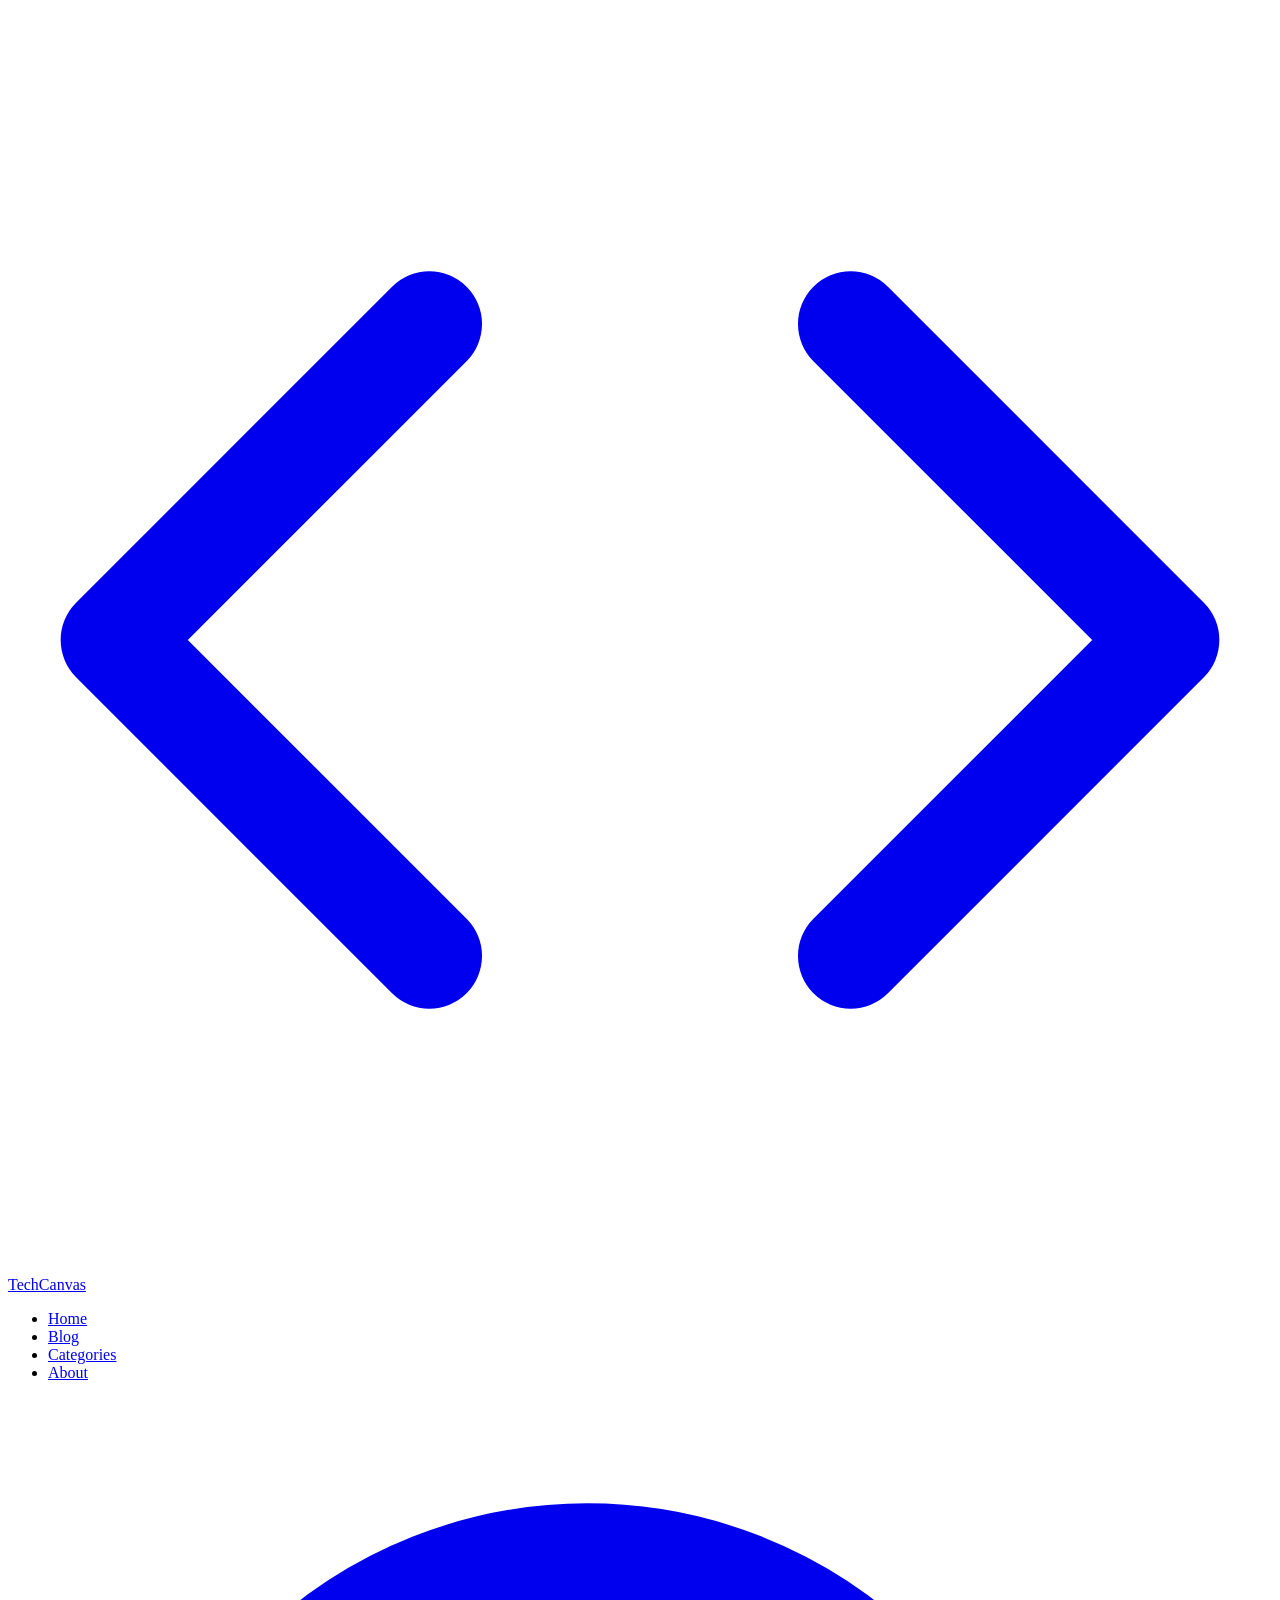
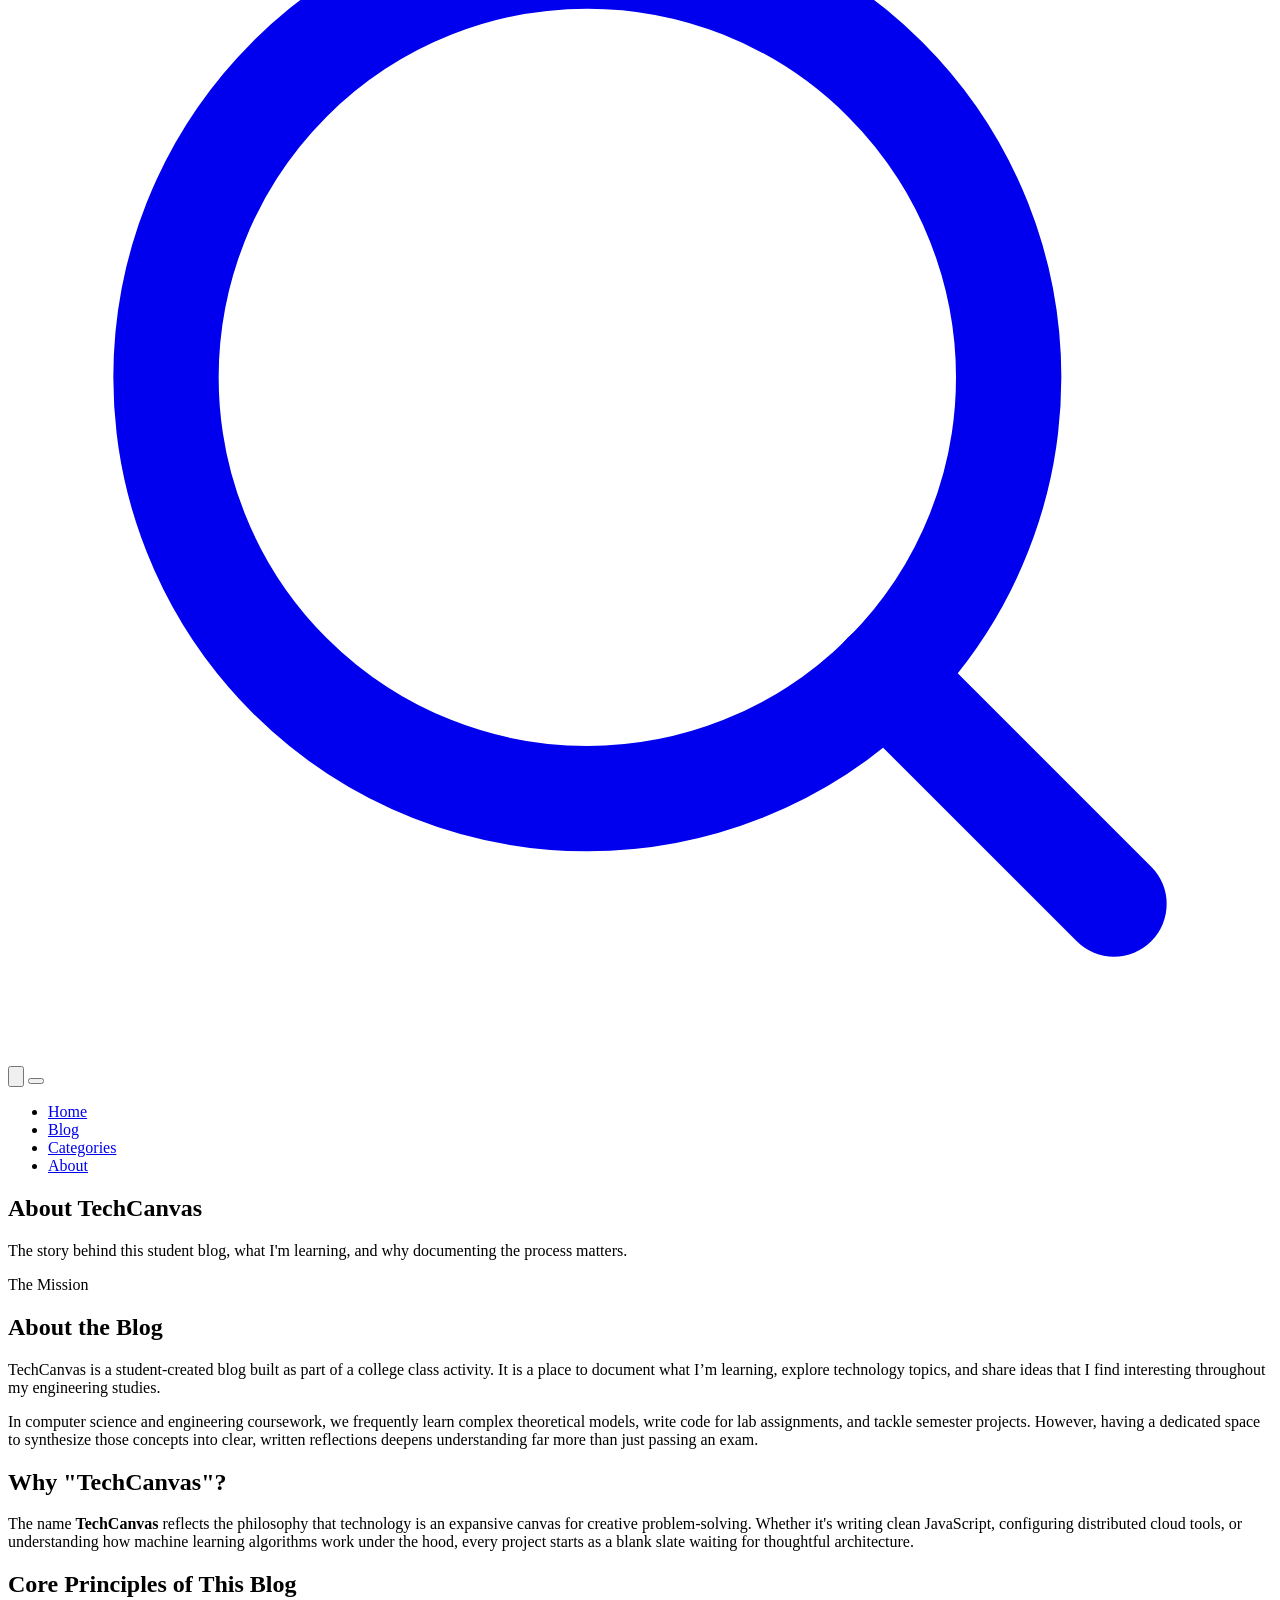
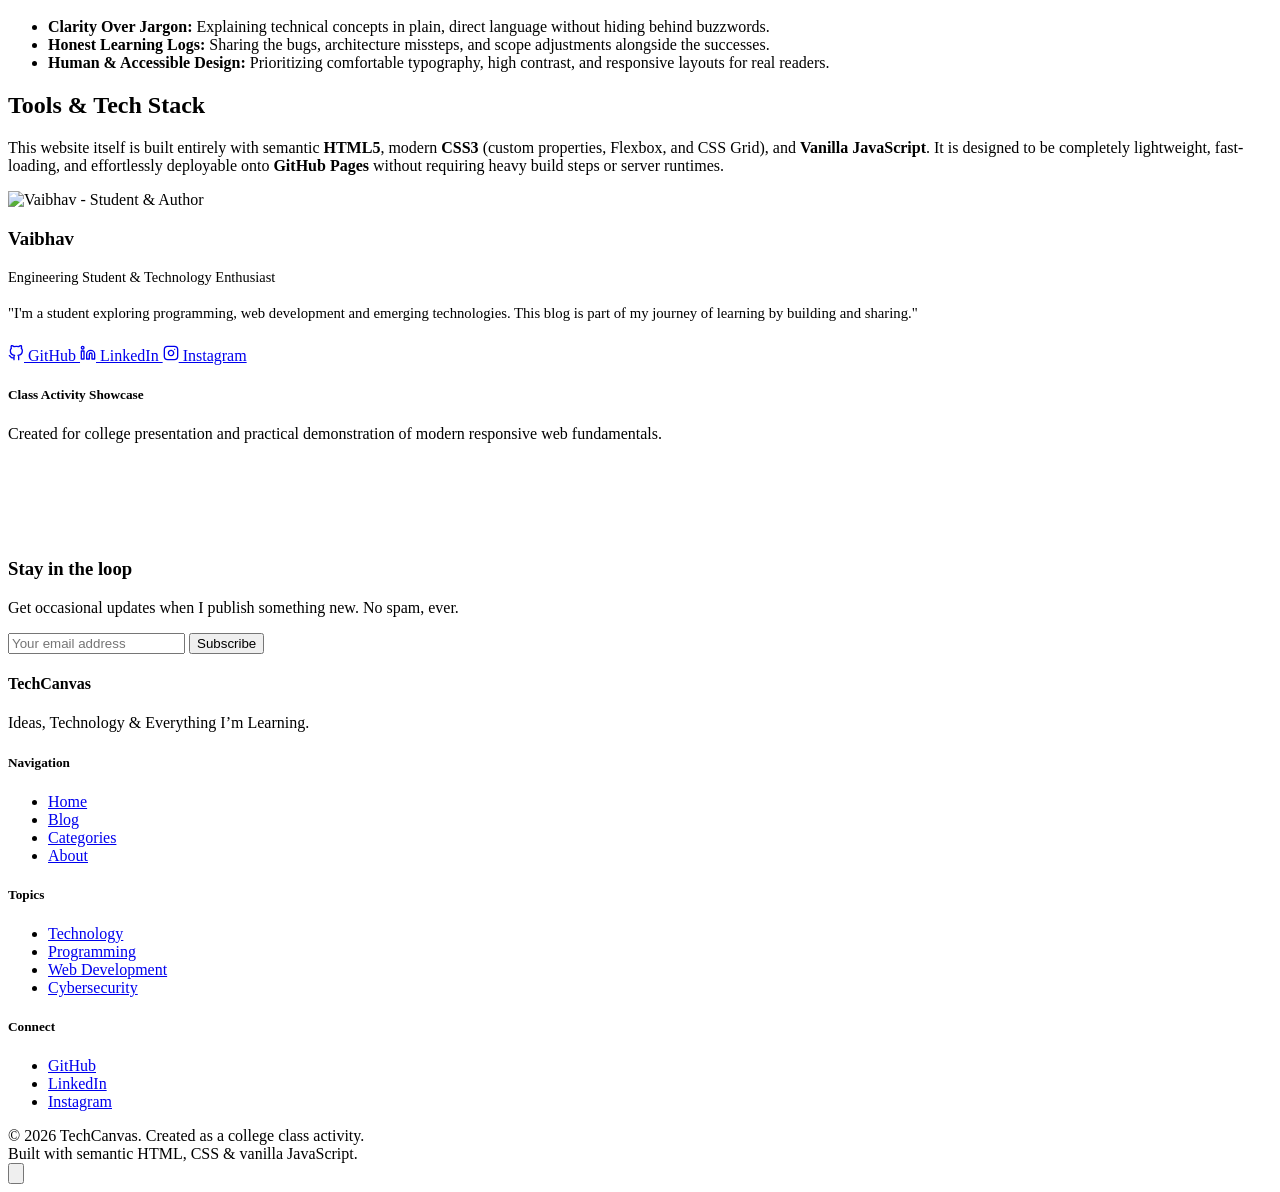
==== about.html @ 639ed477 "Add files via upload" ====
<!DOCTYPE html>
<html lang="en">
<head>
  <meta charset="UTF-8">
  <meta name="viewport" content="width=device-width, initial-scale=1.0">
  <title>About — TechCanvas</title>
  
  <!-- SEO Metadata -->
  <meta name="description" content="Learn more about TechCanvas, a student-created blog documenting technology, programming, and college engineering experiences.">
  <meta name="author" content="Vaibhav">
  <meta property="og:title" content="About — TechCanvas">
  <meta property="og:description" content="About the blog author and the college activity project.">
  <meta property="og:type" content="website">
  <link rel="canonical" href="about.html">

  <!-- Google Fonts -->
  <link rel="preconnect" href="https://fonts.googleapis.com">
  <link rel="preconnect" href="https://fonts.gstatic.com" crossorigin>
  <link href="https://fonts.googleapis.com/css2?family=Inter:wght@400;500;600&family=Playfair+Display:ital,wght@0,500;0,600;0,700;1,400&display=swap" rel="stylesheet">

  <!-- Stylesheet -->
  <link rel="stylesheet" href="css/style.css">
</head>
<body>

  <!-- Site Header -->
  <header class="site-header">
    <div class="container header-inner">
      <a href="index.html" class="brand-logo" aria-label="TechCanvas Home">
        <span class="brand-icon">
          <svg xmlns="http://www.w3.org/2000/svg" viewBox="0 0 24 24" fill="none" stroke="currentColor" stroke-width="2" stroke-linecap="round" stroke-linejoin="round">
            <polyline points="16 18 22 12 16 6"></polyline>
            <polyline points="8 6 2 12 8 18"></polyline>
          </svg>
        </span>
        <span>TechCanvas</span>
      </a>

      <!-- Desktop Navigation -->
      <nav class="nav-desktop" aria-label="Primary Navigation">
        <ul class="nav-links">
          <li><a href="index.html" class="nav-link">Home</a></li>
          <li><a href="blog.html" class="nav-link">Blog</a></li>
          <li><a href="categories.html" class="nav-link">Categories</a></li>
          <li><a href="about.html" class="nav-link active">About</a></li>
        </ul>
      </nav>

      <!-- Header Actions -->
      <div class="header-actions">
        <a href="blog.html" class="icon-btn" title="Search Articles" aria-label="Search">
          <svg xmlns="http://www.w3.org/2000/svg" viewBox="0 0 24 24" fill="none" stroke="currentColor" stroke-width="2" stroke-linecap="round" stroke-linejoin="round">
            <circle cx="11" cy="11" r="8"></circle>
            <line x1="21" y1="21" x2="16.65" y2="16.65"></line>
          </svg>
        </a>
        <button class="icon-btn theme-toggle-btn" aria-label="Toggle Dark Mode" title="Toggle Theme">
          <span class="theme-icon">
            <svg xmlns="http://www.w3.org/2000/svg" viewBox="0 0 24 24" fill="none" stroke="currentColor" stroke-width="2" stroke-linecap="round" stroke-linejoin="round">
              <path d="M21 12.79A9 9 0 1 1 11.21 3 7 7 0 0 0 21 12.79z"></path>
            </svg>
          </span>
        </button>
        <button class="menu-toggle" aria-label="Toggle Menu" aria-expanded="false">
          <span></span>
          <span></span>
          <span></span>
        </button>
      </div>
    </div>

    <!-- Mobile Dropdown Navigation -->
    <div class="nav-mobile" aria-label="Mobile Navigation">
      <ul class="nav-mobile-links">
        <li><a href="index.html" class="nav-mobile-link">Home</a></li>
        <li><a href="blog.html" class="nav-mobile-link">Blog</a></li>
        <li><a href="categories.html" class="nav-mobile-link">Categories</a></li>
        <li><a href="about.html" class="nav-mobile-link active">About</a></li>
      </ul>
    </div>
  </header>

  <main>
    <!-- Page Header -->
    <section class="page-header">
      <div class="container">
        <h1 class="page-header-title">About TechCanvas</h1>
        <p class="page-header-desc">The story behind this student blog, what I'm learning, and why documenting the process matters.</p>
      </div>
    </section>

    <!-- Main Content Grid -->
    <section class="section-padding-sm" style="padding-bottom: 5rem;">
      <div class="container about-grid">
        <div class="about-text">
          <span class="tag-badge">The Mission</span>
          <h2>About the Blog</h2>
          <p>TechCanvas is a student-created blog built as part of a college class activity. It is a place to document what I’m learning, explore technology topics, and share ideas that I find interesting throughout my engineering studies.</p>
          
          <p>In computer science and engineering coursework, we frequently learn complex theoretical models, write code for lab assignments, and tackle semester projects. However, having a dedicated space to synthesize those concepts into clear, written reflections deepens understanding far more than just passing an exam.</p>

          <h2>Why "TechCanvas"?</h2>
          <p>The name <strong>TechCanvas</strong> reflects the philosophy that technology is an expansive canvas for creative problem-solving. Whether it's writing clean JavaScript, configuring distributed cloud tools, or understanding how machine learning algorithms work under the hood, every project starts as a blank slate waiting for thoughtful architecture.</p>

          <h2>Core Principles of This Blog</h2>
          <ul>
            <li><strong>Clarity Over Jargon:</strong> Explaining technical concepts in plain, direct language without hiding behind buzzwords.</li>
            <li><strong>Honest Learning Logs:</strong> Sharing the bugs, architecture missteps, and scope adjustments alongside the successes.</li>
            <li><strong>Human &amp; Accessible Design:</strong> Prioritizing comfortable typography, high contrast, and responsive layouts for real readers.</li>
          </ul>

          <h2>Tools &amp; Tech Stack</h2>
          <p>This website itself is built entirely with semantic <strong>HTML5</strong>, modern <strong>CSS3</strong> (custom properties, Flexbox, and CSS Grid), and <strong>Vanilla JavaScript</strong>. It is designed to be completely lightweight, fast-loading, and effortlessly deployable onto <strong>GitHub Pages</strong> without requiring heavy build steps or server runtimes.</p>
        </div>

        <!-- Sidebar / Author Profile Card -->
        <aside>
          <div class="about-sidebar-card">
            <div class="author-profile-large">
              <img src="images/author/vaibhav.jpg" alt="Vaibhav - Student &amp; Author" width="120" height="120">
            </div>
            <h3>Vaibhav</h3>
            <div style="font-size: 0.9rem; color: var(--accent-primary); font-weight: 500; margin-bottom: 1rem;">
              Engineering Student &amp; Technology Enthusiast
            </div>
            <p style="font-size: 0.92rem; color: var(--text-secondary); line-height: 1.6; margin-bottom: 1.25rem;">
              "I'm a student exploring programming, web development and emerging technologies. This blog is part of my journey of learning by building and sharing."
            </p>

            <div class="author-social-list">
              <a href="https://github.com/" target="_blank" rel="noopener" class="social-pill-link" title="GitHub">
                <svg xmlns="http://www.w3.org/2000/svg" width="16" height="16" viewBox="0 0 24 24" fill="none" stroke="currentColor" stroke-width="2" stroke-linecap="round" stroke-linejoin="round"><path d="M9 19c-5 1.5-5-2.5-7-3m14 6v-3.87a3.37 3.37 0 0 0-.94-2.61c3.14-.35 6.44-1.54 6.44-7A5.44 5.44 0 0 0 20 4.77 5.07 5.07 0 0 0 19.91 1S18.73.65 16 2.48a13.38 13.38 0 0 0-7 0C6.27.65 5.09 1 5.09 1A5.07 5.07 0 0 0 5 4.77a5.44 5.44 0 0 0-1.5 3.78c0 5.42 3.3 6.61 6.44 7A3.37 3.37 0 0 0 9 18.13V22"></path></svg>
                GitHub
              </a>
              <a href="https://linkedin.com/" target="_blank" rel="noopener" class="social-pill-link" title="LinkedIn">
                <svg xmlns="http://www.w3.org/2000/svg" width="16" height="16" viewBox="0 0 24 24" fill="none" stroke="currentColor" stroke-width="2" stroke-linecap="round" stroke-linejoin="round"><path d="M16 8a6 6 0 0 1 6 6v7h-4v-7a2 2 0 0 0-2-2 2 2 0 0 0-2 2v7h-4v-7a6 6 0 0 1 6-6z"></path><rect x="2" y="9" width="4" height="12"></rect><circle cx="4" cy="4" r="2"></circle></svg>
                LinkedIn
              </a>
              <a href="https://instagram.com/" target="_blank" rel="noopener" class="social-pill-link" title="Instagram">
                <svg xmlns="http://www.w3.org/2000/svg" width="16" height="16" viewBox="0 0 24 24" fill="none" stroke="currentColor" stroke-width="2" stroke-linecap="round" stroke-linejoin="round"><rect x="2" y="2" width="20" height="20" rx="5" ry="5"></rect><path d="M16 11.37A4 4 0 1 1 12.63 8 4 4 0 0 1 16 11.37z"></path><line x1="17.5" y1="6.5" x2="17.51" y2="6.5"></line></svg>
                Instagram
              </a>
            </div>

            <div class="activity-badge-box">
              <h5>Class Activity Showcase</h5>
              <p>Created for college presentation and practical demonstration of modern responsive web fundamentals.</p>
            </div>
          </div>
        </aside>
      </div>
    </section>

    <!-- Newsletter Section -->
    <section class="newsletter-section">
      <div class="container">
        <div class="newsletter-box">
          <h3>Stay in the loop</h3>
          <p>Get occasional updates when I publish something new. No spam, ever.</p>
          <form class="newsletter-form" action="#" method="POST">
            <input type="email" class="newsletter-input" placeholder="Your email address" required aria-label="Email Address">
            <button type="submit" class="btn btn-primary">Subscribe</button>
          </form>
          <div class="newsletter-feedback"></div>
        </div>
      </div>
    </section>
  </main>

  <!-- Footer -->
  <footer class="site-footer">
    <div class="container">
      <div class="footer-grid">
        <div class="footer-brand">
          <h4>TechCanvas</h4>
          <p class="footer-tagline">Ideas, Technology &amp; Everything I’m Learning.</p>
        </div>
        <div class="footer-column">
          <h5>Navigation</h5>
          <ul class="footer-links">
            <li><a href="index.html">Home</a></li>
            <li><a href="blog.html">Blog</a></li>
            <li><a href="categories.html">Categories</a></li>
            <li><a href="about.html">About</a></li>
          </ul>
        </div>
        <div class="footer-column">
          <h5>Topics</h5>
          <ul class="footer-links">
            <li><a href="blog.html?category=Technology">Technology</a></li>
            <li><a href="blog.html?category=Programming">Programming</a></li>
            <li><a href="blog.html?category=Web%20Development">Web Development</a></li>
            <li><a href="blog.html?category=Cybersecurity">Cybersecurity</a></li>
          </ul>
        </div>
        <div class="footer-column">
          <h5>Connect</h5>
          <ul class="footer-links">
            <li><a href="https://github.com/" target="_blank" rel="noopener">GitHub</a></li>
            <li><a href="https://linkedin.com/" target="_blank" rel="noopener">LinkedIn</a></li>
            <li><a href="https://instagram.com/" target="_blank" rel="noopener">Instagram</a></li>
          </ul>
        </div>
      </div>
      <div class="footer-bottom">
        <div>&copy; 2026 TechCanvas. Created as a college class activity.</div>
        <div>Built with semantic HTML, CSS &amp; vanilla JavaScript.</div>
      </div>
    </div>
  </footer>

  <!-- Back to Top Button -->
  <button class="back-to-top-btn" aria-label="Scroll to top" title="Back to top">
    <svg xmlns="http://www.w3.org/2000/svg" viewBox="0 0 24 24" fill="none" stroke="currentColor" stroke-width="2" stroke-linecap="round" stroke-linejoin="round">
      <polyline points="18 15 12 9 6 15"></polyline>
    </svg>
  </button>

  <!-- Scripts -->
  <script src="js/script.js"></script>
</body>
</html>
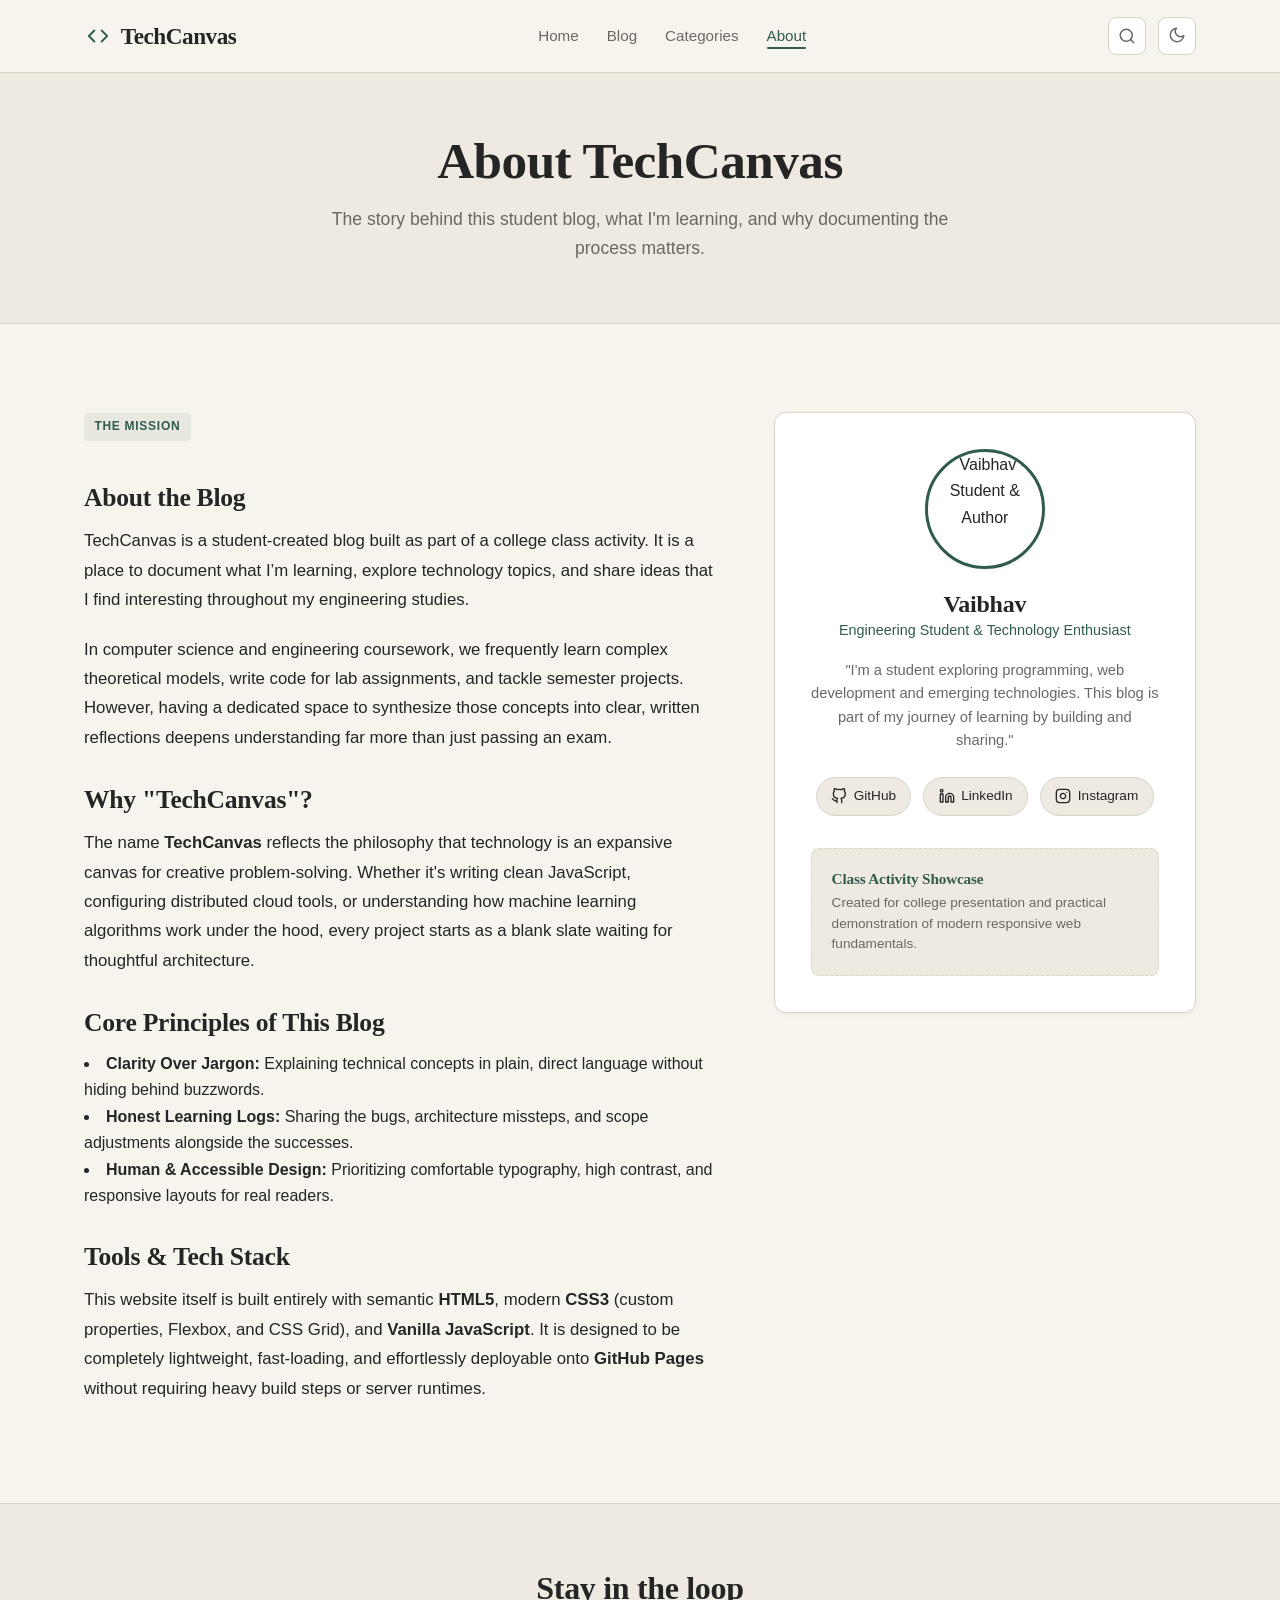
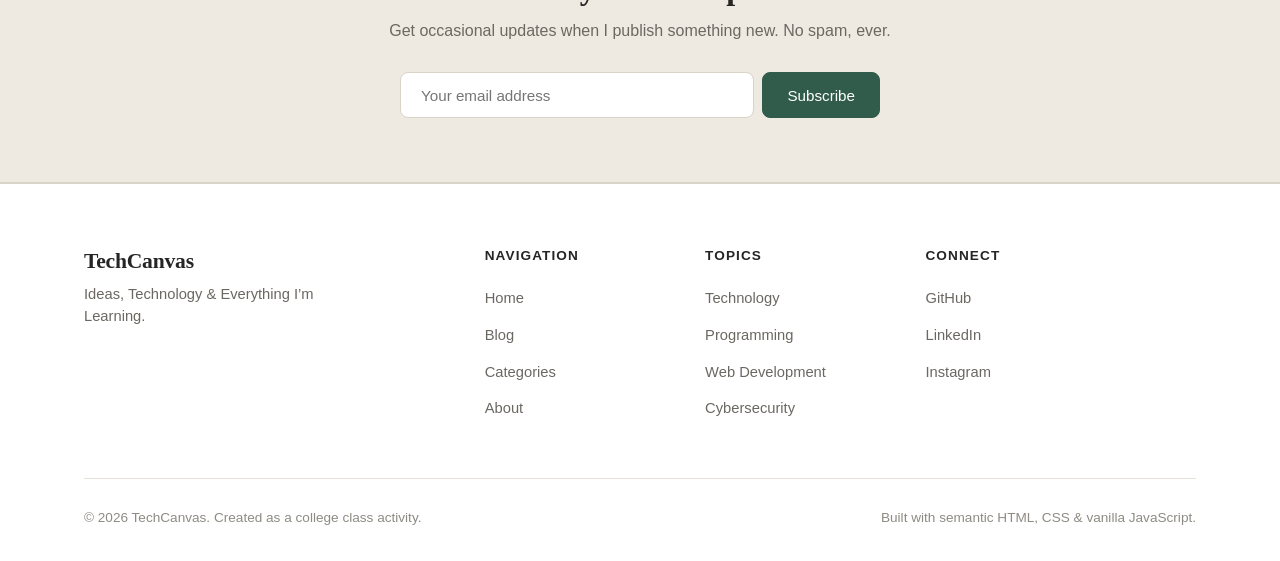
==== commit ced27603: "Change author image format from .jpg to .jpeg" ====
--- a/about.html
+++ b/about.html
@@ -117,7 +117,7 @@
         <aside>
           <div class="about-sidebar-card">
             <div class="author-profile-large">
-              <img src="images/author/vaibhav.jpg" alt="Vaibhav - Student &amp; Author" width="120" height="120">
+              <img src="images/author/vaibhav.jpeg" alt="Vaibhav - Student &amp; Author" width="120" height="120">
             </div>
             <h3>Vaibhav</h3>
             <div style="font-size: 0.9rem; color: var(--accent-primary); font-weight: 500; margin-bottom: 1rem;">
--- a/css/style.css
+++ b/css/style.css
@@ -0,0 +1,1516 @@
+/* ==========================================================================
+   TechCanvas - Editorial Student Technology Blog Stylesheet
+   Crafted with a warm, human, editorial aesthetic
+   ========================================================================== */
+
+/* --------------------------------------------------------------------------
+   1. CSS Variables & Theme Definition
+   -------------------------------------------------------------------------- */
+:root {
+  /* Light Theme (Default) */
+  --bg-primary: #F7F4EE;
+  --bg-secondary: #EFEAE1;
+  --bg-card: #FFFFFF;
+  --bg-card-hover: #FCFBF8;
+  --text-main: #252525;
+  --text-secondary: #6B6862;
+  --text-muted: #8E8B84;
+  --accent-primary: #315C4C;       /* Forest Green */
+  --accent-primary-hover: #26493C;
+  --accent-secondary: #C56B4A;     /* Subtle Terracotta */
+  --accent-secondary-hover: #A95637;
+  --accent-tag-bg: rgba(49, 92, 76, 0.08);
+  --border-color: #D9D3C8;
+  --border-light: #E7E2D8;
+  --white: #FFFFFF;
+  
+  /* Shadows */
+  --shadow-sm: 0 2px 4px rgba(37, 37, 37, 0.03);
+  --shadow-md: 0 4px 12px rgba(37, 37, 37, 0.06);
+  --shadow-lg: 0 10px 24px rgba(37, 37, 37, 0.08);
+
+  /* Typography */
+  --font-serif: "Playfair Display", Georgia, "Times New Roman", serif;
+  --font-sans: "Inter", "DM Sans", -apple-system, BlinkMacSystemFont, "Segoe UI", Roboto, sans-serif;
+  --font-mono: "SFMono-Regular", Consolas, "Liberation Mono", Menlo, monospace;
+
+  /* Layout & Spacing */
+  --container-max: 1160px;
+  --article-max: 780px;
+  --header-height: 72px;
+  --radius-sm: 4px;
+  --radius-md: 8px;
+  --radius-lg: 12px;
+  --transition: all 0.25s ease-in-out;
+}
+
+[data-theme="dark"] {
+  /* Dark Theme */
+  --bg-primary: #1D211F;
+  --bg-secondary: #252A27;
+  --bg-card: #252A27;
+  --bg-card-hover: #2C322F;
+  --text-main: #F1EEE7;
+  --text-secondary: #B8B5AE;
+  --text-muted: #84827C;
+  --accent-primary: #7FAF9A;
+  --accent-primary-hover: #96C1AE;
+  --accent-secondary: #D28768;
+  --accent-secondary-hover: #E09C7F;
+  --accent-tag-bg: rgba(127, 175, 154, 0.12);
+  --border-color: #383F3B;
+  --border-light: #2D3330;
+  --white: #252A27;
+  
+  --shadow-sm: 0 2px 4px rgba(0, 0, 0, 0.2);
+  --shadow-md: 0 4px 12px rgba(0, 0, 0, 0.3);
+  --shadow-lg: 0 10px 24px rgba(0, 0, 0, 0.4);
+}
+
+/* --------------------------------------------------------------------------
+   2. Reset & Base Styles
+   -------------------------------------------------------------------------- */
+*, *::before, *::after {
+  box-sizing: border-box;
+  margin: 0;
+  padding: 0;
+}
+
+html {
+  font-size: 16px;
+  scroll-behavior: smooth;
+  -webkit-text-size-adjust: 100%;
+}
+
+body {
+  font-family: var(--font-sans);
+  background-color: var(--bg-primary);
+  color: var(--text-main);
+  line-height: 1.65;
+  font-weight: 400;
+  transition: background-color 0.3s ease, color 0.3s ease;
+  overflow-x: hidden;
+  min-height: 100vh;
+  display: flex;
+  flex-direction: column;
+}
+
+main {
+  flex: 1 0 auto;
+}
+
+img {
+  max-width: 100%;
+  height: auto;
+  display: block;
+  object-fit: cover;
+}
+
+a {
+  color: inherit;
+  text-decoration: none;
+  transition: var(--transition);
+}
+
+button {
+  font-family: inherit;
+  cursor: pointer;
+  border: none;
+  background: none;
+}
+
+ul, ol {
+  list-style-position: inside;
+}
+
+/* Typography elements */
+h1, h2, h3, h4, h5, h6 {
+  font-family: var(--font-serif);
+  color: var(--text-main);
+  font-weight: 600;
+  line-height: 1.25;
+  letter-spacing: -0.01em;
+}
+
+h1 { font-size: clamp(2.1rem, 4vw, 3.2rem); }
+h2 { font-size: clamp(1.6rem, 3vw, 2.2rem); }
+h3 { font-size: clamp(1.25rem, 2vw, 1.5rem); }
+h4 { font-size: 1.15rem; }
+
+p {
+  margin-bottom: 1.25rem;
+  color: var(--text-main);
+}
+
+/* --------------------------------------------------------------------------
+   3. Layout Utilities
+   -------------------------------------------------------------------------- */
+.container {
+  width: 100%;
+  max-width: var(--container-max);
+  margin-left: auto;
+  margin-right: auto;
+  padding-left: 1.5rem;
+  padding-right: 1.5rem;
+}
+
+.container-narrow {
+  width: 100%;
+  max-width: var(--article-max);
+  margin-left: auto;
+  margin-right: auto;
+  padding-left: 1.5rem;
+  padding-right: 1.5rem;
+}
+
+.section-padding {
+  padding-top: 4.5rem;
+  padding-bottom: 4.5rem;
+}
+
+.section-padding-sm {
+  padding-top: 2.5rem;
+  padding-bottom: 2.5rem;
+}
+
+/* --------------------------------------------------------------------------
+   4. Header & Navigation
+   -------------------------------------------------------------------------- */
+.site-header {
+  position: sticky;
+  top: 0;
+  z-index: 1000;
+  background-color: var(--bg-primary);
+  border-bottom: 1px solid var(--border-color);
+  transition: background-color 0.3s ease, border-color 0.3s ease;
+  backdrop-filter: blur(8px);
+}
+
+.header-inner {
+  display: flex;
+  align-items: center;
+  justify-content: space-between;
+  height: var(--header-height);
+}
+
+.brand-logo {
+  display: flex;
+  align-items: center;
+  gap: 0.55rem;
+  font-family: var(--font-serif);
+  font-size: 1.45rem;
+  font-weight: 700;
+  color: var(--text-main);
+  letter-spacing: -0.02em;
+}
+
+.brand-logo:hover {
+  color: var(--accent-primary);
+}
+
+.brand-icon {
+  display: inline-flex;
+  align-items: center;
+  justify-content: center;
+  width: 28px;
+  height: 28px;
+  color: var(--accent-primary);
+}
+
+.brand-icon svg {
+  width: 22px;
+  height: 22px;
+  stroke: currentColor;
+}
+
+.nav-desktop {
+  display: flex;
+  align-items: center;
+  gap: 2rem;
+}
+
+.nav-links {
+  display: flex;
+  list-style: none;
+  align-items: center;
+  gap: 1.75rem;
+}
+
+.nav-link {
+  font-size: 0.95rem;
+  font-weight: 500;
+  color: var(--text-secondary);
+  position: relative;
+  padding: 0.35rem 0;
+}
+
+.nav-link:hover,
+.nav-link.active {
+  color: var(--accent-primary);
+}
+
+.nav-link.active::after {
+  content: "";
+  position: absolute;
+  bottom: 0;
+  left: 0;
+  width: 100%;
+  height: 2px;
+  background-color: var(--accent-primary);
+  border-radius: 2px;
+}
+
+.header-actions {
+  display: flex;
+  align-items: center;
+  gap: 0.75rem;
+}
+
+.icon-btn {
+  display: inline-flex;
+  align-items: center;
+  justify-content: center;
+  width: 38px;
+  height: 38px;
+  border-radius: var(--radius-md);
+  border: 1px solid var(--border-color);
+  color: var(--text-secondary);
+  background: var(--bg-card);
+  transition: var(--transition);
+}
+
+.icon-btn:hover {
+  color: var(--accent-primary);
+  border-color: var(--accent-primary);
+  background-color: var(--bg-secondary);
+}
+
+.icon-btn svg {
+  width: 18px;
+  height: 18px;
+}
+
+/* Mobile Menu Button */
+.menu-toggle {
+  display: none;
+  flex-direction: column;
+  justify-content: center;
+  gap: 5px;
+  width: 38px;
+  height: 38px;
+  padding: 8px;
+  border-radius: var(--radius-md);
+  border: 1px solid var(--border-color);
+  background: var(--bg-card);
+}
+
+.menu-toggle span {
+  display: block;
+  height: 2px;
+  width: 100%;
+  background-color: var(--text-main);
+  transition: transform 0.25s ease, opacity 0.25s ease;
+}
+
+.menu-toggle.active span:nth-child(1) {
+  transform: translateY(7px) rotate(45deg);
+}
+
+.menu-toggle.active span:nth-child(2) {
+  opacity: 0;
+}
+
+.menu-toggle.active span:nth-child(3) {
+  transform: translateY(-7px) rotate(-45deg);
+}
+
+/* Mobile Dropdown Nav */
+.nav-mobile {
+  display: none;
+  background-color: var(--bg-primary);
+  border-bottom: 1px solid var(--border-color);
+  padding: 1.25rem 1.5rem 1.75rem;
+}
+
+.nav-mobile.open {
+  display: block;
+}
+
+.nav-mobile-links {
+  list-style: none;
+  display: flex;
+  flex-direction: column;
+  gap: 1rem;
+}
+
+.nav-mobile-link {
+  font-size: 1.1rem;
+  font-weight: 500;
+  color: var(--text-main);
+  display: block;
+  padding: 0.5rem 0;
+  border-bottom: 1px dashed var(--border-light);
+}
+
+.nav-mobile-link.active {
+  color: var(--accent-primary);
+  font-weight: 600;
+}
+
+/* --------------------------------------------------------------------------
+   5. Buttons & Badges
+   -------------------------------------------------------------------------- */
+.btn {
+  display: inline-flex;
+  align-items: center;
+  justify-content: center;
+  gap: 0.5rem;
+  padding: 0.75rem 1.5rem;
+  font-size: 0.95rem;
+  font-weight: 500;
+  border-radius: var(--radius-md);
+  transition: var(--transition);
+  text-align: center;
+}
+
+.btn-primary {
+  background-color: var(--accent-primary);
+  color: #FFFFFF;
+  border: 1px solid var(--accent-primary);
+}
+
+.btn-primary:hover {
+  background-color: var(--accent-primary-hover);
+  border-color: var(--accent-primary-hover);
+  color: #FFFFFF;
+  transform: translateY(-1px);
+}
+
+.btn-outline {
+  background-color: transparent;
+  color: var(--text-main);
+  border: 1px solid var(--border-color);
+}
+
+.btn-outline:hover {
+  border-color: var(--accent-primary);
+  color: var(--accent-primary);
+  background-color: var(--bg-card);
+  transform: translateY(-1px);
+}
+
+.btn-terracotta {
+  background-color: var(--accent-secondary);
+  color: #FFFFFF;
+  border: 1px solid var(--accent-secondary);
+}
+
+.btn-terracotta:hover {
+  background-color: var(--accent-secondary-hover);
+  color: #FFFFFF;
+}
+
+.tag-badge {
+  display: inline-block;
+  font-size: 0.75rem;
+  font-weight: 600;
+  text-transform: uppercase;
+  letter-spacing: 0.06em;
+  padding: 0.25rem 0.65rem;
+  border-radius: var(--radius-sm);
+  background-color: var(--accent-tag-bg);
+  color: var(--accent-primary);
+  margin-bottom: 0.6rem;
+}
+
+.tag-badge.terracotta {
+  background-color: rgba(197, 107, 74, 0.12);
+  color: var(--accent-secondary);
+}
+
+/* --------------------------------------------------------------------------
+   6. Hero Section (Home Page)
+   -------------------------------------------------------------------------- */
+.hero-section {
+  padding: 4rem 0 3.5rem;
+  border-bottom: 1px solid var(--border-color);
+  background-color: var(--bg-primary);
+}
+
+.hero-grid {
+  display: grid;
+  grid-template-columns: 1.15fr 0.85fr;
+  gap: 3.5rem;
+  align-items: center;
+}
+
+.hero-content {
+  max-width: 580px;
+}
+
+.hero-tag {
+  display: inline-flex;
+  align-items: center;
+  gap: 0.4rem;
+  font-size: 0.85rem;
+  font-weight: 500;
+  color: var(--accent-secondary);
+  margin-bottom: 1rem;
+  text-transform: uppercase;
+  letter-spacing: 0.08em;
+}
+
+.hero-title {
+  margin-bottom: 1.25rem;
+  color: var(--text-main);
+  line-height: 1.18;
+}
+
+.hero-subtitle {
+  font-size: 1.125rem;
+  color: var(--text-secondary);
+  margin-bottom: 2rem;
+  line-height: 1.6;
+}
+
+.hero-buttons {
+  display: flex;
+  gap: 1rem;
+  flex-wrap: wrap;
+}
+
+.hero-image-wrapper {
+  position: relative;
+}
+
+.hero-image-frame {
+  border-radius: var(--radius-lg);
+  overflow: hidden;
+  border: 1px solid var(--border-color);
+  background: var(--bg-card);
+  box-shadow: var(--shadow-md);
+  aspect-ratio: 4 / 3;
+}
+
+.hero-image-frame img {
+  width: 100%;
+  height: 100%;
+  object-fit: cover;
+  transition: transform 0.5s ease;
+}
+
+.hero-image-frame:hover img {
+  transform: scale(1.02);
+}
+
+.hero-caption {
+  margin-top: 0.75rem;
+  font-size: 0.82rem;
+  color: var(--text-muted);
+  font-style: italic;
+  text-align: right;
+}
+
+/* --------------------------------------------------------------------------
+   7. Featured Post Card
+   -------------------------------------------------------------------------- */
+.section-header {
+  display: flex;
+  justify-content: space-between;
+  align-items: flex-end;
+  margin-bottom: 2.25rem;
+  border-bottom: 1px solid var(--border-color);
+  padding-bottom: 0.75rem;
+}
+
+.section-title {
+  font-size: 1.85rem;
+}
+
+.section-link {
+  font-size: 0.9rem;
+  font-weight: 500;
+  color: var(--accent-primary);
+  display: inline-flex;
+  align-items: center;
+  gap: 0.35rem;
+}
+
+.section-link:hover {
+  color: var(--accent-secondary);
+}
+
+.featured-card {
+  display: grid;
+  grid-template-columns: 1.1fr 1fr;
+  background-color: var(--bg-card);
+  border: 1px solid var(--border-color);
+  border-radius: var(--radius-lg);
+  overflow: hidden;
+  box-shadow: var(--shadow-sm);
+  transition: var(--transition);
+}
+
+.featured-card:hover {
+  transform: translateY(-3px);
+  box-shadow: var(--shadow-lg);
+  border-color: var(--accent-primary);
+}
+
+.featured-image-holder {
+  overflow: hidden;
+  position: relative;
+  min-height: 320px;
+}
+
+.featured-image-holder img {
+  width: 100%;
+  height: 100%;
+  object-fit: cover;
+  transition: transform 0.4s ease;
+}
+
+.featured-card:hover .featured-image-holder img {
+  transform: scale(1.03);
+}
+
+.featured-body {
+  padding: 2.5rem;
+  display: flex;
+  flex-direction: column;
+  justify-content: center;
+}
+
+.post-meta {
+  display: flex;
+  align-items: center;
+  gap: 0.75rem;
+  font-size: 0.85rem;
+  color: var(--text-muted);
+  margin-bottom: 0.75rem;
+}
+
+.meta-dot {
+  width: 3px;
+  height: 3px;
+  background-color: var(--text-muted);
+  border-radius: 50%;
+}
+
+.featured-title {
+  font-size: 1.8rem;
+  margin-bottom: 1rem;
+  line-height: 1.3;
+}
+
+.featured-title a:hover {
+  color: var(--accent-primary);
+}
+
+.featured-excerpt {
+  color: var(--text-secondary);
+  font-size: 1rem;
+  margin-bottom: 1.5rem;
+  line-height: 1.6;
+}
+
+/* --------------------------------------------------------------------------
+   8. Articles Grid & Article Cards
+   -------------------------------------------------------------------------- */
+.articles-grid {
+  display: grid;
+  grid-template-columns: repeat(3, 1fr);
+  gap: 2rem;
+}
+
+.article-card {
+  background-color: var(--bg-card);
+  border: 1px solid var(--border-color);
+  border-radius: var(--radius-md);
+  overflow: hidden;
+  display: flex;
+  flex-direction: column;
+  box-shadow: var(--shadow-sm);
+  transition: transform 0.25s ease, box-shadow 0.25s ease, border-color 0.25s ease;
+}
+
+.article-card:hover {
+  transform: translateY(-3px);
+  box-shadow: var(--shadow-md);
+  border-color: var(--accent-primary);
+}
+
+.article-card-img {
+  position: relative;
+  aspect-ratio: 16 / 10;
+  overflow: hidden;
+  background-color: var(--bg-secondary);
+}
+
+.article-card-img img {
+  width: 100%;
+  height: 100%;
+  object-fit: cover;
+  transition: transform 0.4s ease;
+}
+
+.article-card:hover .article-card-img img {
+  transform: scale(1.04);
+}
+
+.article-card-content {
+  padding: 1.5rem;
+  display: flex;
+  flex-direction: column;
+  flex-grow: 1;
+}
+
+.article-card-title {
+  font-size: 1.22rem;
+  margin-bottom: 0.75rem;
+  line-height: 1.35;
+}
+
+.article-card-title a:hover {
+  color: var(--accent-primary);
+}
+
+.article-card-excerpt {
+  color: var(--text-secondary);
+  font-size: 0.92rem;
+  line-height: 1.55;
+  margin-bottom: 1.25rem;
+  flex-grow: 1;
+}
+
+.article-card-footer {
+  display: flex;
+  justify-content: space-between;
+  align-items: center;
+  border-top: 1px solid var(--border-light);
+  padding-top: 0.85rem;
+  margin-top: auto;
+  font-size: 0.85rem;
+}
+
+.read-more-link {
+  font-weight: 500;
+  color: var(--accent-primary);
+  display: inline-flex;
+  align-items: center;
+  gap: 0.25rem;
+}
+
+.read-more-link:hover {
+  color: var(--accent-secondary);
+}
+
+/* --------------------------------------------------------------------------
+   9. Categories Section
+   -------------------------------------------------------------------------- */
+.categories-grid {
+  display: grid;
+  grid-template-columns: repeat(auto-fill, minmax(240px, 1fr));
+  gap: 1.5rem;
+}
+
+.category-card {
+  background-color: var(--bg-card);
+  border: 1px solid var(--border-color);
+  border-radius: var(--radius-md);
+  padding: 1.5rem;
+  transition: var(--transition);
+  display: flex;
+  flex-direction: column;
+  justify-content: space-between;
+}
+
+.category-card:hover {
+  border-color: var(--accent-primary);
+  transform: translateY(-2px);
+  box-shadow: var(--shadow-md);
+}
+
+.category-card-top {
+  display: flex;
+  align-items: center;
+  justify-content: space-between;
+  margin-bottom: 0.85rem;
+}
+
+.category-icon {
+  width: 36px;
+  height: 36px;
+  border-radius: var(--radius-sm);
+  background-color: var(--accent-tag-bg);
+  color: var(--accent-primary);
+  display: flex;
+  align-items: center;
+  justify-content: center;
+}
+
+.category-icon svg {
+  width: 20px;
+  height: 20px;
+}
+
+.category-count {
+  font-size: 0.78rem;
+  font-weight: 600;
+  color: var(--text-muted);
+  background: var(--bg-secondary);
+  padding: 0.2rem 0.5rem;
+  border-radius: 12px;
+}
+
+.category-name {
+  font-size: 1.2rem;
+  margin-bottom: 0.4rem;
+}
+
+.category-desc {
+  font-size: 0.88rem;
+  color: var(--text-secondary);
+  line-height: 1.5;
+  margin-bottom: 0;
+}
+
+/* --------------------------------------------------------------------------
+   10. Blog Page & Filters
+   -------------------------------------------------------------------------- */
+.page-header {
+  padding: 3.5rem 0 2.5rem;
+  text-align: center;
+  background-color: var(--bg-secondary);
+  border-bottom: 1px solid var(--border-color);
+  margin-bottom: 3rem;
+}
+
+.page-header-title {
+  margin-bottom: 0.75rem;
+}
+
+.page-header-desc {
+  font-size: 1.1rem;
+  color: var(--text-secondary);
+  max-width: 620px;
+  margin-left: auto;
+  margin-right: auto;
+}
+
+.search-filter-wrapper {
+  margin-bottom: 2.5rem;
+}
+
+.search-bar-box {
+  max-width: 540px;
+  margin: 0 auto 1.5rem;
+  position: relative;
+}
+
+.search-input {
+  width: 100%;
+  padding: 0.85rem 1.25rem 0.85rem 2.85rem;
+  font-size: 0.95rem;
+  font-family: inherit;
+  background: var(--bg-card);
+  border: 1px solid var(--border-color);
+  border-radius: var(--radius-md);
+  color: var(--text-main);
+  outline: none;
+  transition: var(--transition);
+}
+
+.search-input:focus {
+  border-color: var(--accent-primary);
+  box-shadow: 0 0 0 3px rgba(49, 92, 76, 0.15);
+}
+
+.search-icon-inside {
+  position: absolute;
+  left: 1rem;
+  top: 50%;
+  transform: translateY(-50%);
+  color: var(--text-muted);
+  pointer-events: none;
+  display: flex;
+}
+
+.search-icon-inside svg {
+  width: 18px;
+  height: 18px;
+}
+
+.category-filter-bar {
+  display: flex;
+  flex-wrap: wrap;
+  justify-content: center;
+  gap: 0.5rem;
+}
+
+.filter-btn {
+  padding: 0.45rem 1rem;
+  font-size: 0.88rem;
+  font-weight: 500;
+  border-radius: 20px;
+  border: 1px solid var(--border-color);
+  background: var(--bg-card);
+  color: var(--text-secondary);
+  transition: var(--transition);
+}
+
+.filter-btn:hover {
+  border-color: var(--accent-primary);
+  color: var(--accent-primary);
+}
+
+.filter-btn.active {
+  background-color: var(--accent-primary);
+  color: #FFFFFF;
+  border-color: var(--accent-primary);
+}
+
+.empty-state {
+  text-align: center;
+  padding: 4rem 1.5rem;
+  background-color: var(--bg-card);
+  border: 1px dashed var(--border-color);
+  border-radius: var(--radius-md);
+  grid-column: 1 / -1;
+}
+
+.empty-state h3 {
+  margin-bottom: 0.5rem;
+}
+
+.empty-state p {
+  color: var(--text-secondary);
+  margin-bottom: 1.5rem;
+}
+
+/* --------------------------------------------------------------------------
+   11. Single Post View (post.html)
+   -------------------------------------------------------------------------- */
+.reading-progress-container {
+  position: fixed;
+  top: 0;
+  left: 0;
+  width: 100%;
+  height: 3px;
+  background: transparent;
+  z-index: 1001;
+}
+
+.reading-progress-bar {
+  height: 100%;
+  width: 0%;
+  background-color: var(--accent-secondary);
+  transition: width 0.1s ease-out;
+}
+
+.post-header-area {
+  padding-top: 2.5rem;
+  padding-bottom: 2rem;
+}
+
+.back-link {
+  display: inline-flex;
+  align-items: center;
+  gap: 0.35rem;
+  font-size: 0.9rem;
+  font-weight: 500;
+  color: var(--text-secondary);
+  margin-bottom: 1.5rem;
+}
+
+.back-link:hover {
+  color: var(--accent-primary);
+}
+
+.post-title-main {
+  font-size: clamp(2.2rem, 4.5vw, 3.4rem);
+  line-height: 1.2;
+  margin-bottom: 1.25rem;
+}
+
+.post-author-meta {
+  display: flex;
+  align-items: center;
+  gap: 1rem;
+  padding-top: 1rem;
+  border-top: 1px solid var(--border-color);
+  margin-bottom: 2.5rem;
+}
+
+.author-meta-avatar {
+  width: 46px;
+  height: 46px;
+  border-radius: 50%;
+  overflow: hidden;
+  border: 1px solid var(--border-color);
+}
+
+.author-meta-info {
+  font-size: 0.9rem;
+}
+
+.author-meta-name {
+  font-weight: 600;
+  color: var(--text-main);
+}
+
+.author-meta-details {
+  color: var(--text-muted);
+  font-size: 0.82rem;
+  display: flex;
+  gap: 0.5rem;
+  align-items: center;
+}
+
+.post-hero-image-wrapper {
+  margin-bottom: 3rem;
+  border-radius: var(--radius-lg);
+  overflow: hidden;
+  border: 1px solid var(--border-color);
+  background-color: var(--bg-card);
+}
+
+.post-hero-image-wrapper img {
+  width: 100%;
+  max-height: 480px;
+  object-fit: cover;
+}
+
+/* Post Body Content Styling */
+.post-content-body {
+  font-size: 1.125rem;
+  line-height: 1.8;
+  color: var(--text-main);
+}
+
+.post-content-body p {
+  margin-bottom: 1.75rem;
+  color: var(--text-main);
+}
+
+.post-content-body h2 {
+  font-size: 1.85rem;
+  margin-top: 2.75rem;
+  margin-bottom: 1rem;
+  padding-bottom: 0.35rem;
+  border-bottom: 1px solid var(--border-light);
+}
+
+.post-content-body h3 {
+  font-size: 1.4rem;
+  margin-top: 2rem;
+  margin-bottom: 0.75rem;
+}
+
+.post-content-body ul, 
+.post-content-body ol {
+  margin-bottom: 1.75rem;
+  padding-left: 1.25rem;
+}
+
+.post-content-body li {
+  margin-bottom: 0.6rem;
+}
+
+.post-content-body blockquote {
+  border-left: 3px solid var(--accent-primary);
+  padding: 1rem 1.5rem;
+  margin: 2rem 0;
+  background-color: var(--bg-secondary);
+  border-radius: 0 var(--radius-sm) var(--radius-sm) 0;
+  font-family: var(--font-serif);
+  font-size: 1.2rem;
+  font-style: italic;
+  color: var(--text-main);
+}
+
+.post-content-body .callout-box {
+  background-color: var(--bg-secondary);
+  border: 1px solid var(--border-color);
+  border-radius: var(--radius-md);
+  padding: 1.25rem 1.5rem;
+  margin: 2rem 0;
+}
+
+.post-content-body code {
+  font-family: var(--font-mono);
+  font-size: 0.9em;
+  background-color: var(--bg-secondary);
+  padding: 0.2em 0.4em;
+  border-radius: var(--radius-sm);
+  border: 1px solid var(--border-color);
+}
+
+.post-content-body pre {
+  background-color: #1A1E1C;
+  color: #E6EAE8;
+  padding: 1.25rem;
+  border-radius: var(--radius-md);
+  overflow-x: auto;
+  font-family: var(--font-mono);
+  font-size: 0.9rem;
+  line-height: 1.5;
+  margin: 1.75rem 0;
+}
+
+.post-content-body pre code {
+  background: transparent;
+  padding: 0;
+  border: none;
+  color: inherit;
+}
+
+/* Post Share & Tags */
+.post-footer-section {
+  margin-top: 3.5rem;
+  padding-top: 1.5rem;
+  border-top: 1px solid var(--border-color);
+  display: flex;
+  justify-content: space-between;
+  align-items: center;
+  flex-wrap: wrap;
+  gap: 1rem;
+}
+
+.share-buttons {
+  display: flex;
+  gap: 0.5rem;
+  align-items: center;
+}
+
+/* Post Author Bio Box */
+.author-bio-card {
+  margin-top: 3.5rem;
+  background-color: var(--bg-card);
+  border: 1px solid var(--border-color);
+  border-radius: var(--radius-md);
+  padding: 2rem;
+  display: flex;
+  gap: 1.5rem;
+  align-items: center;
+}
+
+.author-bio-avatar {
+  width: 80px;
+  height: 80px;
+  border-radius: 50%;
+  overflow: hidden;
+  flex-shrink: 0;
+  border: 2px solid var(--border-color);
+}
+
+.author-bio-avatar img {
+  width: 100%;
+  height: 100%;
+  object-fit: cover;
+}
+
+.author-bio-text h4 {
+  font-size: 1.2rem;
+  margin-bottom: 0.25rem;
+}
+
+.author-bio-subtitle {
+  font-size: 0.85rem;
+  color: var(--accent-primary);
+  font-weight: 500;
+  margin-bottom: 0.5rem;
+}
+
+.author-bio-desc {
+  font-size: 0.92rem;
+  color: var(--text-secondary);
+  margin-bottom: 0.75rem;
+}
+
+.author-bio-links {
+  display: flex;
+  gap: 1rem;
+  font-size: 0.85rem;
+}
+
+.author-bio-links a {
+  color: var(--text-secondary);
+  text-decoration: underline;
+}
+
+.author-bio-links a:hover {
+  color: var(--accent-primary);
+}
+
+/* Related Posts Section */
+.related-posts-section {
+  margin-top: 4.5rem;
+  padding-top: 3.5rem;
+  border-top: 1px solid var(--border-color);
+}
+
+/* --------------------------------------------------------------------------
+   12. About Page (about.html)
+   -------------------------------------------------------------------------- */
+.about-grid {
+  display: grid;
+  grid-template-columns: 1.2fr 0.8fr;
+  gap: 3.5rem;
+  align-items: start;
+}
+
+.about-text h2 {
+  margin-top: 2rem;
+  margin-bottom: 0.75rem;
+  font-size: 1.6rem;
+}
+
+.about-text p {
+  font-size: 1.05rem;
+  line-height: 1.75;
+  color: var(--text-main);
+}
+
+.about-sidebar-card {
+  background-color: var(--bg-card);
+  border: 1px solid var(--border-color);
+  border-radius: var(--radius-lg);
+  padding: 2.25rem;
+  box-shadow: var(--shadow-sm);
+  text-align: center;
+}
+
+.author-profile-large {
+  width: 120px;
+  height: 120px;
+  border-radius: 50%;
+  margin: 0 auto 1.25rem;
+  overflow: hidden;
+  border: 3px solid var(--accent-primary);
+  box-shadow: var(--shadow-sm);
+}
+
+.author-profile-large img {
+  width: 100%;
+  height: 100%;
+  object-fit: cover;
+}
+
+.author-social-list {
+  display: flex;
+  justify-content: center;
+  gap: 0.75rem;
+  margin-top: 1.5rem;
+}
+
+.social-pill-link {
+  display: inline-flex;
+  align-items: center;
+  gap: 0.4rem;
+  padding: 0.45rem 0.9rem;
+  background-color: var(--bg-secondary);
+  border: 1px solid var(--border-color);
+  border-radius: 20px;
+  font-size: 0.85rem;
+  font-weight: 500;
+  color: var(--text-main);
+}
+
+.social-pill-link:hover {
+  background-color: var(--accent-primary);
+  color: #FFFFFF;
+  border-color: var(--accent-primary);
+}
+
+.activity-badge-box {
+  margin-top: 2rem;
+  background-color: var(--bg-secondary);
+  border: 1px dashed var(--border-color);
+  border-radius: var(--radius-md);
+  padding: 1.25rem;
+  text-align: left;
+}
+
+.activity-badge-box h5 {
+  font-size: 0.95rem;
+  margin-bottom: 0.35rem;
+  color: var(--accent-primary);
+}
+
+.activity-badge-box p {
+  font-size: 0.85rem;
+  color: var(--text-secondary);
+  margin-bottom: 0;
+  line-height: 1.5;
+}
+
+/* --------------------------------------------------------------------------
+   13. Newsletter Section
+   -------------------------------------------------------------------------- */
+.newsletter-section {
+  background-color: var(--bg-secondary);
+  border-top: 1px solid var(--border-color);
+  border-bottom: 1px solid var(--border-color);
+  padding: 4rem 0;
+}
+
+.newsletter-box {
+  max-width: 640px;
+  margin: 0 auto;
+  text-align: center;
+}
+
+.newsletter-box h3 {
+  font-size: 2rem;
+  margin-bottom: 0.6rem;
+}
+
+.newsletter-box p {
+  color: var(--text-secondary);
+  margin-bottom: 1.75rem;
+}
+
+.newsletter-form {
+  display: flex;
+  gap: 0.5rem;
+  max-width: 480px;
+  margin: 0 auto;
+}
+
+.newsletter-input {
+  flex-grow: 1;
+  padding: 0.85rem 1.25rem;
+  border: 1px solid var(--border-color);
+  border-radius: var(--radius-md);
+  background-color: var(--bg-card);
+  color: var(--text-main);
+  font-size: 0.95rem;
+  outline: none;
+  font-family: inherit;
+}
+
+.newsletter-input:focus {
+  border-color: var(--accent-primary);
+}
+
+.newsletter-feedback {
+  margin-top: 0.85rem;
+  font-size: 0.9rem;
+  color: var(--accent-primary);
+  font-weight: 500;
+  display: none;
+}
+
+/* --------------------------------------------------------------------------
+   14. Footer
+   -------------------------------------------------------------------------- */
+.site-footer {
+  background-color: var(--bg-card);
+  border-top: 1px solid var(--border-color);
+  padding: 4rem 0 2rem;
+  color: var(--text-secondary);
+}
+
+.footer-grid {
+  display: grid;
+  grid-template-columns: 2fr 1fr 1fr 1.5fr;
+  gap: 2.5rem;
+  margin-bottom: 3.5rem;
+}
+
+.footer-brand h4 {
+  font-family: var(--font-serif);
+  font-size: 1.35rem;
+  color: var(--text-main);
+  margin-bottom: 0.5rem;
+}
+
+.footer-tagline {
+  font-size: 0.92rem;
+  color: var(--text-secondary);
+  max-width: 280px;
+  line-height: 1.5;
+}
+
+.footer-column h5 {
+  font-family: var(--font-sans);
+  font-size: 0.85rem;
+  text-transform: uppercase;
+  letter-spacing: 0.08em;
+  color: var(--text-main);
+  margin-bottom: 1.25rem;
+  font-weight: 600;
+}
+
+.footer-links {
+  list-style: none;
+  display: flex;
+  flex-direction: column;
+  gap: 0.65rem;
+}
+
+.footer-links a {
+  font-size: 0.92rem;
+  color: var(--text-secondary);
+}
+
+.footer-links a:hover {
+  color: var(--accent-primary);
+}
+
+.footer-bottom {
+  border-top: 1px solid var(--border-light);
+  padding-top: 1.75rem;
+  display: flex;
+  justify-content: space-between;
+  align-items: center;
+  font-size: 0.85rem;
+  color: var(--text-muted);
+  flex-wrap: wrap;
+  gap: 1rem;
+}
+
+/* Back to top floating button */
+.back-to-top-btn {
+  position: fixed;
+  bottom: 24px;
+  right: 24px;
+  width: 44px;
+  height: 44px;
+  border-radius: 50%;
+  background-color: var(--accent-primary);
+  color: #FFFFFF;
+  display: flex;
+  align-items: center;
+  justify-content: center;
+  box-shadow: var(--shadow-md);
+  opacity: 0;
+  visibility: hidden;
+  transition: opacity 0.3s ease, visibility 0.3s ease, transform 0.2s ease;
+  z-index: 99;
+}
+
+.back-to-top-btn.visible {
+  opacity: 1;
+  visibility: visible;
+}
+
+.back-to-top-btn:hover {
+  background-color: var(--accent-primary-hover);
+  transform: translateY(-3px);
+}
+
+.back-to-top-btn svg {
+  width: 20px;
+  height: 20px;
+}
+
+/* --------------------------------------------------------------------------
+   15. Responsive Breakpoints
+   -------------------------------------------------------------------------- */
+/* Laptop & Tablet (max-width: 1024px) */
+@media (max-width: 1024px) {
+  .hero-grid {
+    grid-template-columns: 1fr;
+    gap: 2.5rem;
+  }
+  
+  .hero-content {
+    max-width: 100%;
+  }
+
+  .featured-card {
+    grid-template-columns: 1fr;
+  }
+
+  .featured-image-holder {
+    aspect-ratio: 16 / 9;
+    min-height: auto;
+  }
+
+  .articles-grid {
+    grid-template-columns: repeat(2, 1fr);
+  }
+
+  .footer-grid {
+    grid-template-columns: 1fr 1fr;
+    gap: 2rem;
+  }
+
+  .about-grid {
+    grid-template-columns: 1fr;
+    gap: 2.5rem;
+  }
+}
+
+/* Mobile & Small Tablet (max-width: 768px) */
+@media (max-width: 768px) {
+  .nav-desktop {
+    display: none;
+  }
+
+  .menu-toggle {
+    display: flex;
+  }
+
+  .section-padding {
+    padding-top: 3rem;
+    padding-bottom: 3rem;
+  }
+
+  .articles-grid {
+    grid-template-columns: 1fr;
+  }
+
+  .newsletter-form {
+    flex-direction: column;
+  }
+
+  .featured-body {
+    padding: 1.5rem;
+  }
+
+  .footer-grid {
+    grid-template-columns: 1fr;
+    gap: 1.75rem;
+  }
+
+  .footer-bottom {
+    flex-direction: column;
+    text-align: center;
+  }
+
+  .author-bio-card {
+    flex-direction: column;
+    text-align: center;
+  }
+
+  .author-bio-links {
+    justify-content: center;
+  }
+}
+
+/* Small Mobile (max-width: 480px) */
+@media (max-width: 480px) {
+  .hero-buttons {
+    flex-direction: column;
+    width: 100%;
+  }
+
+  .hero-buttons .btn {
+    width: 100%;
+  }
+
+  .filter-btn {
+    font-size: 0.8rem;
+    padding: 0.35rem 0.75rem;
+  }
+
+  .category-filter-bar {
+    justify-content: flex-start;
+    overflow-x: auto;
+    padding-bottom: 0.5rem;
+    flex-wrap: nowrap;
+  }
+}
